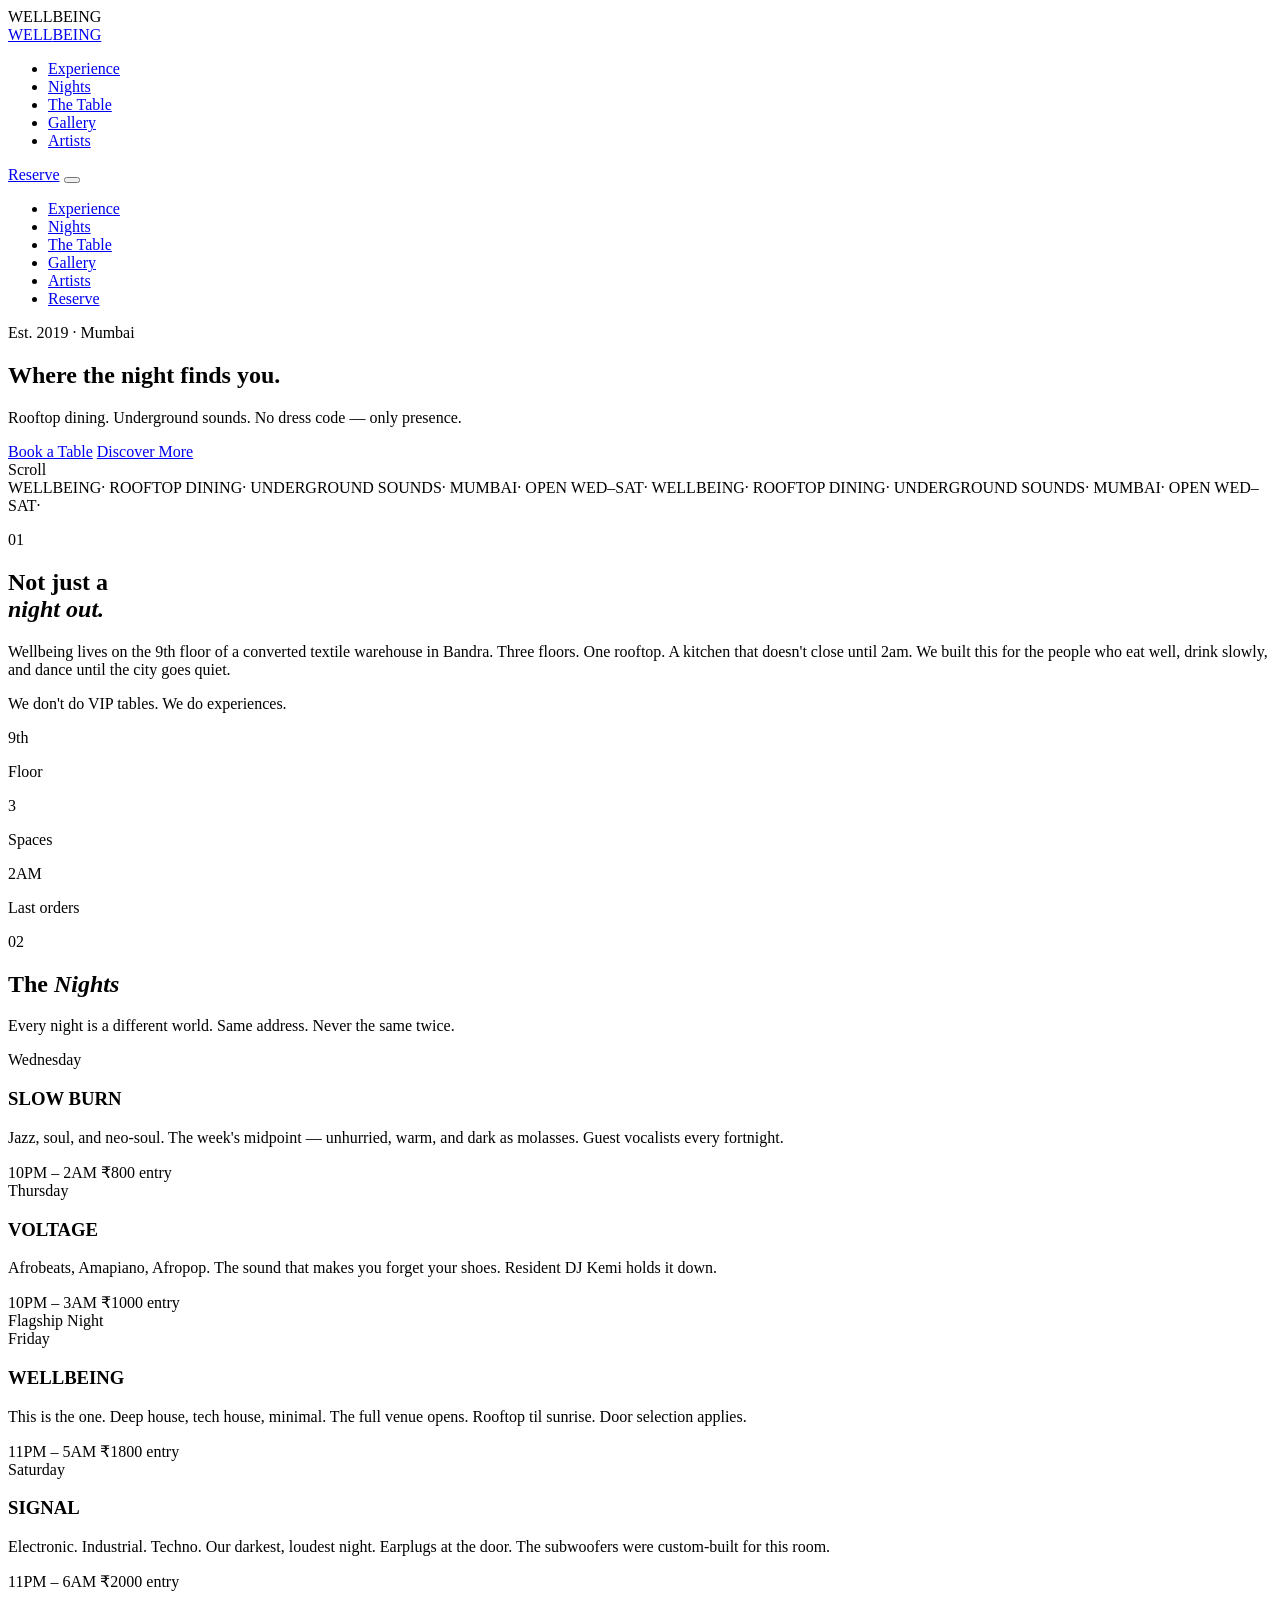
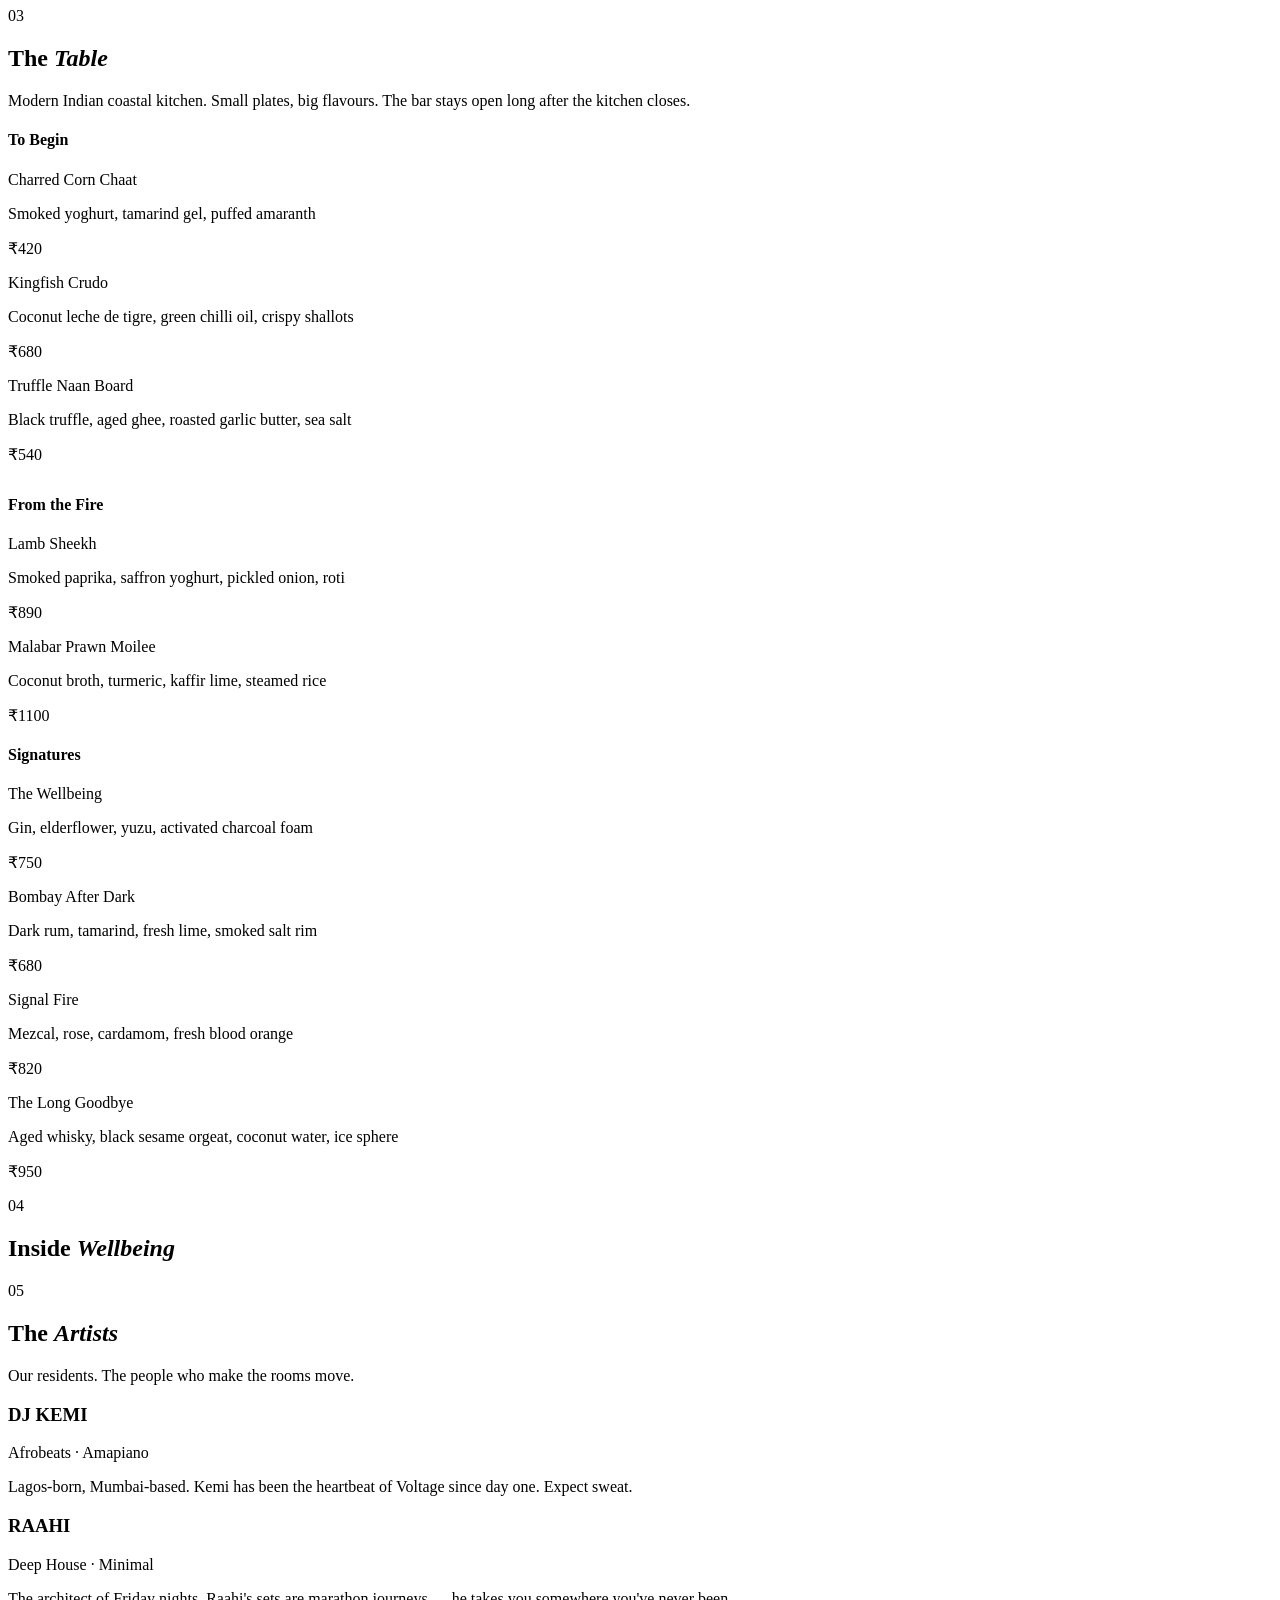
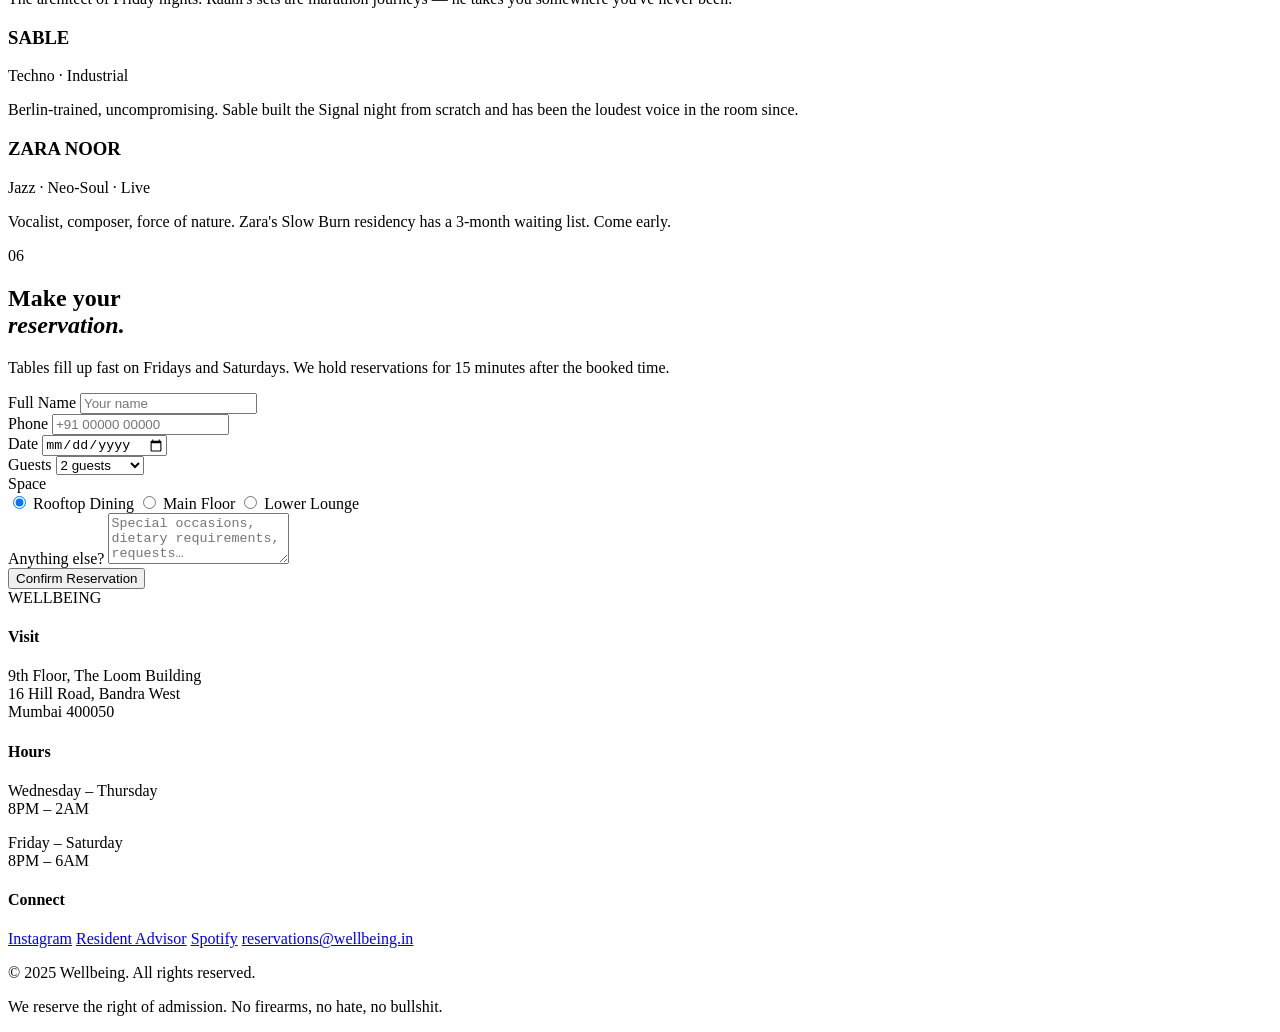
==== index.html @ 105a42be "feat: initial HTML structure — Wellbeing resto bar & club site" ====
<!DOCTYPE html>
<html lang="en">
<head>
  <meta charset="UTF-8">
  <meta name="viewport" content="width=device-width, initial-scale=1.0">
  <title>WELLBEING — Resto Bar & Club</title>
  <link rel="stylesheet" href="style.css">
  <link href="https://fonts.googleapis.com/css2?family=Cormorant+Garamond:ital,wght@0,300;0,400;0,500;0,600;1,300;1,400&family=Inter:wght@300;400;500;600&family=Space+Grotesk:wght@300;400;500;600;700&display=swap" rel="stylesheet">
</head>
<body>

  <!-- CURSOR -->
  <div id="cursor"></div>
  <div id="cursor-trail"></div>

  <!-- LOADER -->
  <div id="loader">
    <div class="loader-logo">WELL<span>BEING</span></div>
    <div class="loader-bar"><div class="loader-fill"></div></div>
  </div>

  <!-- NAV -->
  <nav id="nav">
    <a href="#" class="logo">WELL<span>BEING</span></a>
    <ul class="nav-links">
      <li><a href="#experience">Experience</a></li>
      <li><a href="#nights">Nights</a></li>
      <li><a href="#table">The Table</a></li>
      <li><a href="#gallery">Gallery</a></li>
      <li><a href="#artists">Artists</a></li>
    </ul>
    <a href="#reserve" class="nav-reserve">Reserve</a>
    <button class="hamburger" id="hamburger">
      <span></span><span></span>
    </button>
  </nav>

  <!-- MOBILE MENU -->
  <div class="mobile-overlay" id="mobileOverlay">
    <ul>
      <li><a href="#experience" onclick="closeMenu()">Experience</a></li>
      <li><a href="#nights" onclick="closeMenu()">Nights</a></li>
      <li><a href="#table" onclick="closeMenu()">The Table</a></li>
      <li><a href="#gallery" onclick="closeMenu()">Gallery</a></li>
      <li><a href="#artists" onclick="closeMenu()">Artists</a></li>
      <li><a href="#reserve" onclick="closeMenu()">Reserve</a></li>
    </ul>
  </div>

  <!-- HERO -->
  <section id="hero">
    <div class="hero-bg-img"></div>
    <div class="hero-overlay"></div>
    <div class="hero-content">
      <p class="hero-eyebrow">Est. 2019 · Mumbai</p>
      <h1 class="hero-title">
        <span class="line line-1">Where the</span>
        <span class="line line-2 italic">night</span>
        <span class="line line-3">finds you.</span>
      </h1>
      <p class="hero-sub">Rooftop dining. Underground sounds. No dress code — only presence.</p>
      <div class="hero-ctas">
        <a href="#reserve" class="cta-gold">Book a Table</a>
        <a href="#experience" class="cta-ghost">Discover More</a>
      </div>
    </div>
    <div class="hero-scroll-hint">
      <span>Scroll</span>
      <div class="scroll-line"></div>
    </div>
    <div class="hero-ticker">
      <div class="ticker-inner">
        <span>WELLBEING</span><span>·</span>
        <span>ROOFTOP DINING</span><span>·</span>
        <span>UNDERGROUND SOUNDS</span><span>·</span>
        <span>MUMBAI</span><span>·</span>
        <span>OPEN WED–SAT</span><span>·</span>
        <span>WELLBEING</span><span>·</span>
        <span>ROOFTOP DINING</span><span>·</span>
        <span>UNDERGROUND SOUNDS</span><span>·</span>
        <span>MUMBAI</span><span>·</span>
        <span>OPEN WED–SAT</span><span>·</span>
      </div>
    </div>
  </section>

  <!-- EXPERIENCE -->
  <section id="experience" class="section">
    <div class="exp-grid">
      <div class="exp-text">
        <p class="section-no">01</p>
        <h2 class="section-heading">Not just a<br><em>night out.</em></h2>
        <p class="body-text">Wellbeing lives on the 9th floor of a converted textile warehouse in Bandra. Three floors. One rooftop. A kitchen that doesn't close until 2am. We built this for the people who eat well, drink slowly, and dance until the city goes quiet.</p>
        <p class="body-text" style="margin-top:16px">We don't do VIP tables. We do experiences.</p>
        <div class="exp-stats">
          <div class="exp-stat"><span>9th</span><p>Floor</p></div>
          <div class="exp-stat"><span>3</span><p>Spaces</p></div>
          <div class="exp-stat"><span>2AM</span><p>Last orders</p></div>
        </div>
      </div>
      <div class="exp-img-col">
        <div class="exp-img exp-img-1"></div>
        <div class="exp-img exp-img-2"></div>
      </div>
    </div>
  </section>

  <!-- NIGHTS -->
  <section id="nights" class="section section-dark">
    <div class="container">
      <p class="section-no">02</p>
      <h2 class="section-heading">The <em>Nights</em></h2>
      <p class="section-sub">Every night is a different world. Same address. Never the same twice.</p>
      <div class="nights-grid">
        <div class="night-card" data-day="WED">
          <div class="night-img night-img-1"></div>
          <div class="night-info">
            <div class="night-day">Wednesday</div>
            <h3>SLOW BURN</h3>
            <p>Jazz, soul, and neo-soul. The week's midpoint — unhurried, warm, and dark as molasses. Guest vocalists every fortnight.</p>
            <div class="night-meta">
              <span>10PM – 2AM</span>
              <span>₹800 entry</span>
            </div>
          </div>
        </div>
        <div class="night-card" data-day="THU">
          <div class="night-img night-img-2"></div>
          <div class="night-info">
            <div class="night-day">Thursday</div>
            <h3>VOLTAGE</h3>
            <p>Afrobeats, Amapiano, Afropop. The sound that makes you forget your shoes. Resident DJ Kemi holds it down.</p>
            <div class="night-meta">
              <span>10PM – 3AM</span>
              <span>₹1000 entry</span>
            </div>
          </div>
        </div>
        <div class="night-card featured-night" data-day="FRI">
          <div class="night-img night-img-3"></div>
          <div class="night-info">
            <div class="night-tag">Flagship Night</div>
            <div class="night-day">Friday</div>
            <h3>WELLBEING</h3>
            <p>This is the one. Deep house, tech house, minimal. The full venue opens. Rooftop til sunrise. Door selection applies.</p>
            <div class="night-meta">
              <span>11PM – 5AM</span>
              <span>₹1800 entry</span>
            </div>
          </div>
        </div>
        <div class="night-card" data-day="SAT">
          <div class="night-img night-img-4"></div>
          <div class="night-info">
            <div class="night-day">Saturday</div>
            <h3>SIGNAL</h3>
            <p>Electronic. Industrial. Techno. Our darkest, loudest night. Earplugs at the door. The subwoofers were custom-built for this room.</p>
            <div class="night-meta">
              <span>11PM – 6AM</span>
              <span>₹2000 entry</span>
            </div>
          </div>
        </div>
      </div>
    </div>
  </section>

  <!-- THE TABLE -->
  <section id="table" class="section">
    <div class="container">
      <p class="section-no">03</p>
      <h2 class="section-heading">The <em>Table</em></h2>
      <p class="section-sub">Modern Indian coastal kitchen. Small plates, big flavours. The bar stays open long after the kitchen closes.</p>
      <div class="table-layout">
        <div class="menu-col">
          <h4 class="menu-category">To Begin</h4>
          <div class="menu-item">
            <div>
              <p class="dish-name">Charred Corn Chaat</p>
              <p class="dish-desc">Smoked yoghurt, tamarind gel, puffed amaranth</p>
            </div>
            <span class="dish-price">₹420</span>
          </div>
          <div class="menu-item">
            <div>
              <p class="dish-name">Kingfish Crudo</p>
              <p class="dish-desc">Coconut leche de tigre, green chilli oil, crispy shallots</p>
            </div>
            <span class="dish-price">₹680</span>
          </div>
          <div class="menu-item">
            <div>
              <p class="dish-name">Truffle Naan Board</p>
              <p class="dish-desc">Black truffle, aged ghee, roasted garlic butter, sea salt</p>
            </div>
            <span class="dish-price">₹540</span>
          </div>
          <h4 class="menu-category" style="margin-top:32px">From the Fire</h4>
          <div class="menu-item">
            <div>
              <p class="dish-name">Lamb Sheekh</p>
              <p class="dish-desc">Smoked paprika, saffron yoghurt, pickled onion, roti</p>
            </div>
            <span class="dish-price">₹890</span>
          </div>
          <div class="menu-item">
            <div>
              <p class="dish-name">Malabar Prawn Moilee</p>
              <p class="dish-desc">Coconut broth, turmeric, kaffir lime, steamed rice</p>
            </div>
            <span class="dish-price">₹1100</span>
          </div>
        </div>
        <div class="bar-col">
          <div class="bar-img"></div>
          <h4 class="menu-category">Signatures</h4>
          <div class="cocktail-item">
            <p class="dish-name">The Wellbeing</p>
            <p class="dish-desc">Gin, elderflower, yuzu, activated charcoal foam</p>
            <span class="dish-price">₹750</span>
          </div>
          <div class="cocktail-item">
            <p class="dish-name">Bombay After Dark</p>
            <p class="dish-desc">Dark rum, tamarind, fresh lime, smoked salt rim</p>
            <span class="dish-price">₹680</span>
          </div>
          <div class="cocktail-item">
            <p class="dish-name">Signal Fire</p>
            <p class="dish-desc">Mezcal, rose, cardamom, fresh blood orange</p>
            <span class="dish-price">₹820</span>
          </div>
          <div class="cocktail-item">
            <p class="dish-name">The Long Goodbye</p>
            <p class="dish-desc">Aged whisky, black sesame orgeat, coconut water, ice sphere</p>
            <span class="dish-price">₹950</span>
          </div>
        </div>
      </div>
    </div>
  </section>

  <!-- GALLERY -->
  <section id="gallery" class="section section-dark">
    <div class="container">
      <p class="section-no">04</p>
      <h2 class="section-heading">Inside <em>Wellbeing</em></h2>
    </div>
    <div class="gallery-strip">
      <div class="gallery-item g1"></div>
      <div class="gallery-item g2"></div>
      <div class="gallery-item g3"></div>
      <div class="gallery-item g4"></div>
      <div class="gallery-item g5"></div>
      <div class="gallery-item g6"></div>
    </div>
  </section>

  <!-- ARTISTS -->
  <section id="artists" class="section">
    <div class="container">
      <p class="section-no">05</p>
      <h2 class="section-heading">The <em>Artists</em></h2>
      <p class="section-sub">Our residents. The people who make the rooms move.</p>
      <div class="artists-grid">
        <div class="artist-card">
          <div class="artist-img artist-img-1"></div>
          <div class="artist-info">
            <h3>DJ KEMI</h3>
            <p class="artist-genre">Afrobeats · Amapiano</p>
            <p>Lagos-born, Mumbai-based. Kemi has been the heartbeat of Voltage since day one. Expect sweat.</p>
          </div>
        </div>
        <div class="artist-card">
          <div class="artist-img artist-img-2"></div>
          <div class="artist-info">
            <h3>RAAHI</h3>
            <p class="artist-genre">Deep House · Minimal</p>
            <p>The architect of Friday nights. Raahi's sets are marathon journeys — he takes you somewhere you've never been.</p>
          </div>
        </div>
        <div class="artist-card">
          <div class="artist-img artist-img-3"></div>
          <div class="artist-info">
            <h3>SABLE</h3>
            <p class="artist-genre">Techno · Industrial</p>
            <p>Berlin-trained, uncompromising. Sable built the Signal night from scratch and has been the loudest voice in the room since.</p>
          </div>
        </div>
        <div class="artist-card">
          <div class="artist-img artist-img-4"></div>
          <div class="artist-info">
            <h3>ZARA NOOR</h3>
            <p class="artist-genre">Jazz · Neo-Soul · Live</p>
            <p>Vocalist, composer, force of nature. Zara's Slow Burn residency has a 3-month waiting list. Come early.</p>
          </div>
        </div>
      </div>
    </div>
  </section>

  <!-- RESERVE -->
  <section id="reserve" class="section section-reserve">
    <div class="container reserve-container">
      <p class="section-no light">06</p>
      <h2 class="section-heading light">Make your<br><em>reservation.</em></h2>
      <p class="section-sub light">Tables fill up fast on Fridays and Saturdays. We hold reservations for 15 minutes after the booked time.</p>
      <form class="reserve-form" onsubmit="handleReserve(event)">
        <div class="form-row">
          <div class="form-field">
            <label>Full Name</label>
            <input type="text" placeholder="Your name" required>
          </div>
          <div class="form-field">
            <label>Phone</label>
            <input type="tel" placeholder="+91 00000 00000" required>
          </div>
        </div>
        <div class="form-row">
          <div class="form-field">
            <label>Date</label>
            <input type="date" required>
          </div>
          <div class="form-field">
            <label>Guests</label>
            <select>
              <option>2 guests</option>
              <option>3–4 guests</option>
              <option>5–6 guests</option>
              <option>7+ guests</option>
            </select>
          </div>
        </div>
        <div class="form-field">
          <label>Space</label>
          <div class="space-options">
            <label class="space-opt"><input type="radio" name="space" value="rooftop" checked> Rooftop Dining</label>
            <label class="space-opt"><input type="radio" name="space" value="main"> Main Floor</label>
            <label class="space-opt"><input type="radio" name="space" value="lounge"> Lower Lounge</label>
          </div>
        </div>
        <div class="form-field">
          <label>Anything else?</label>
          <textarea placeholder="Special occasions, dietary requirements, requests…" rows="3"></textarea>
        </div>
        <button type="submit" class="cta-gold">Confirm Reservation</button>
      </form>
      <div id="reserve-success" style="display:none" class="reserve-success">
        <p>✦ We have your table. See you soon.</p>
      </div>
    </div>
  </section>

  <!-- FOOTER -->
  <footer id="footer">
    <div class="footer-top">
      <div class="footer-logo">WELL<span>BEING</span></div>
      <div class="footer-cols">
        <div class="footer-col">
          <h4>Visit</h4>
          <p>9th Floor, The Loom Building<br>16 Hill Road, Bandra West<br>Mumbai 400050</p>
        </div>
        <div class="footer-col">
          <h4>Hours</h4>
          <p>Wednesday – Thursday<br>8PM – 2AM</p>
          <p style="margin-top:8px">Friday – Saturday<br>8PM – 6AM</p>
        </div>
        <div class="footer-col">
          <h4>Connect</h4>
          <a href="#">Instagram</a>
          <a href="#">Resident Advisor</a>
          <a href="#">Spotify</a>
          <a href="#">reservations@wellbeing.in</a>
        </div>
      </div>
    </div>
    <div class="footer-bottom">
      <p>© 2025 Wellbeing. All rights reserved.</p>
      <p class="footer-note">We reserve the right of admission. No firearms, no hate, no bullshit.</p>
    </div>
  </footer>

  <script src="script.js"></script>
</body>
</html>
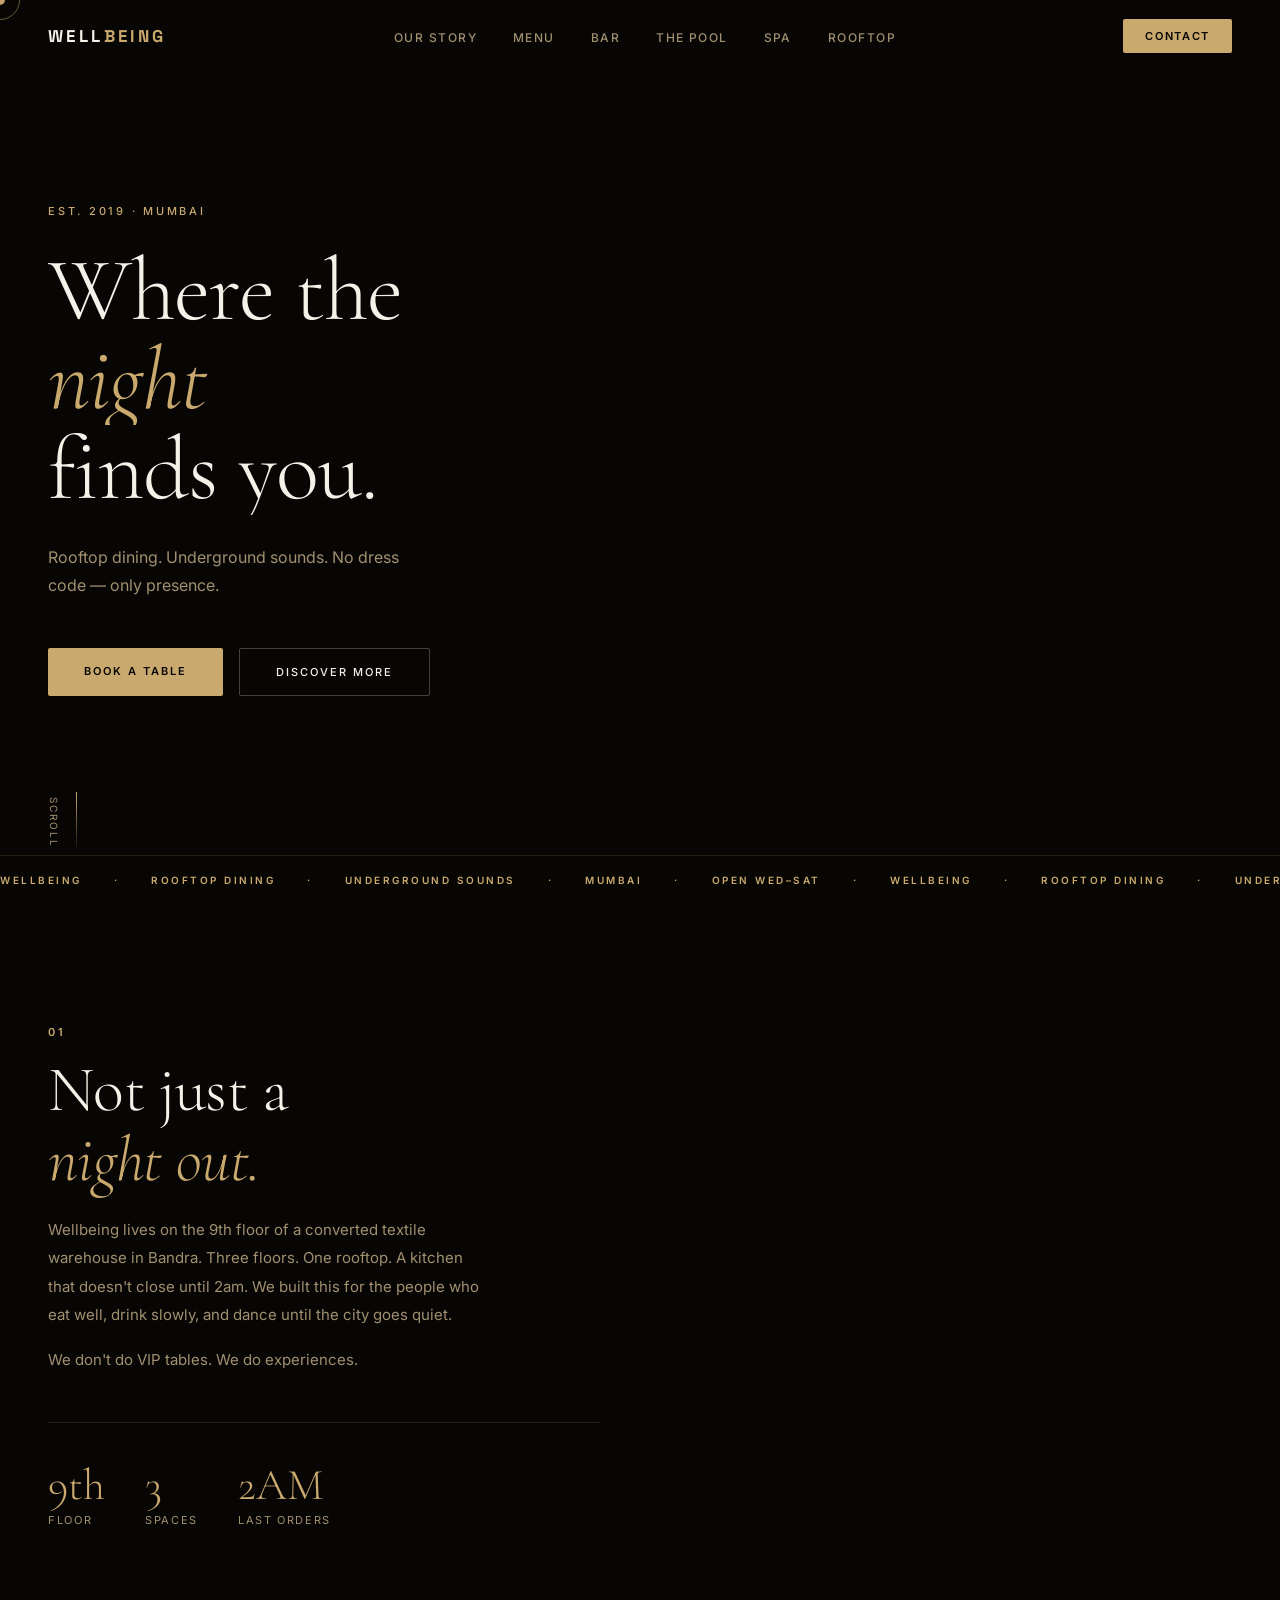
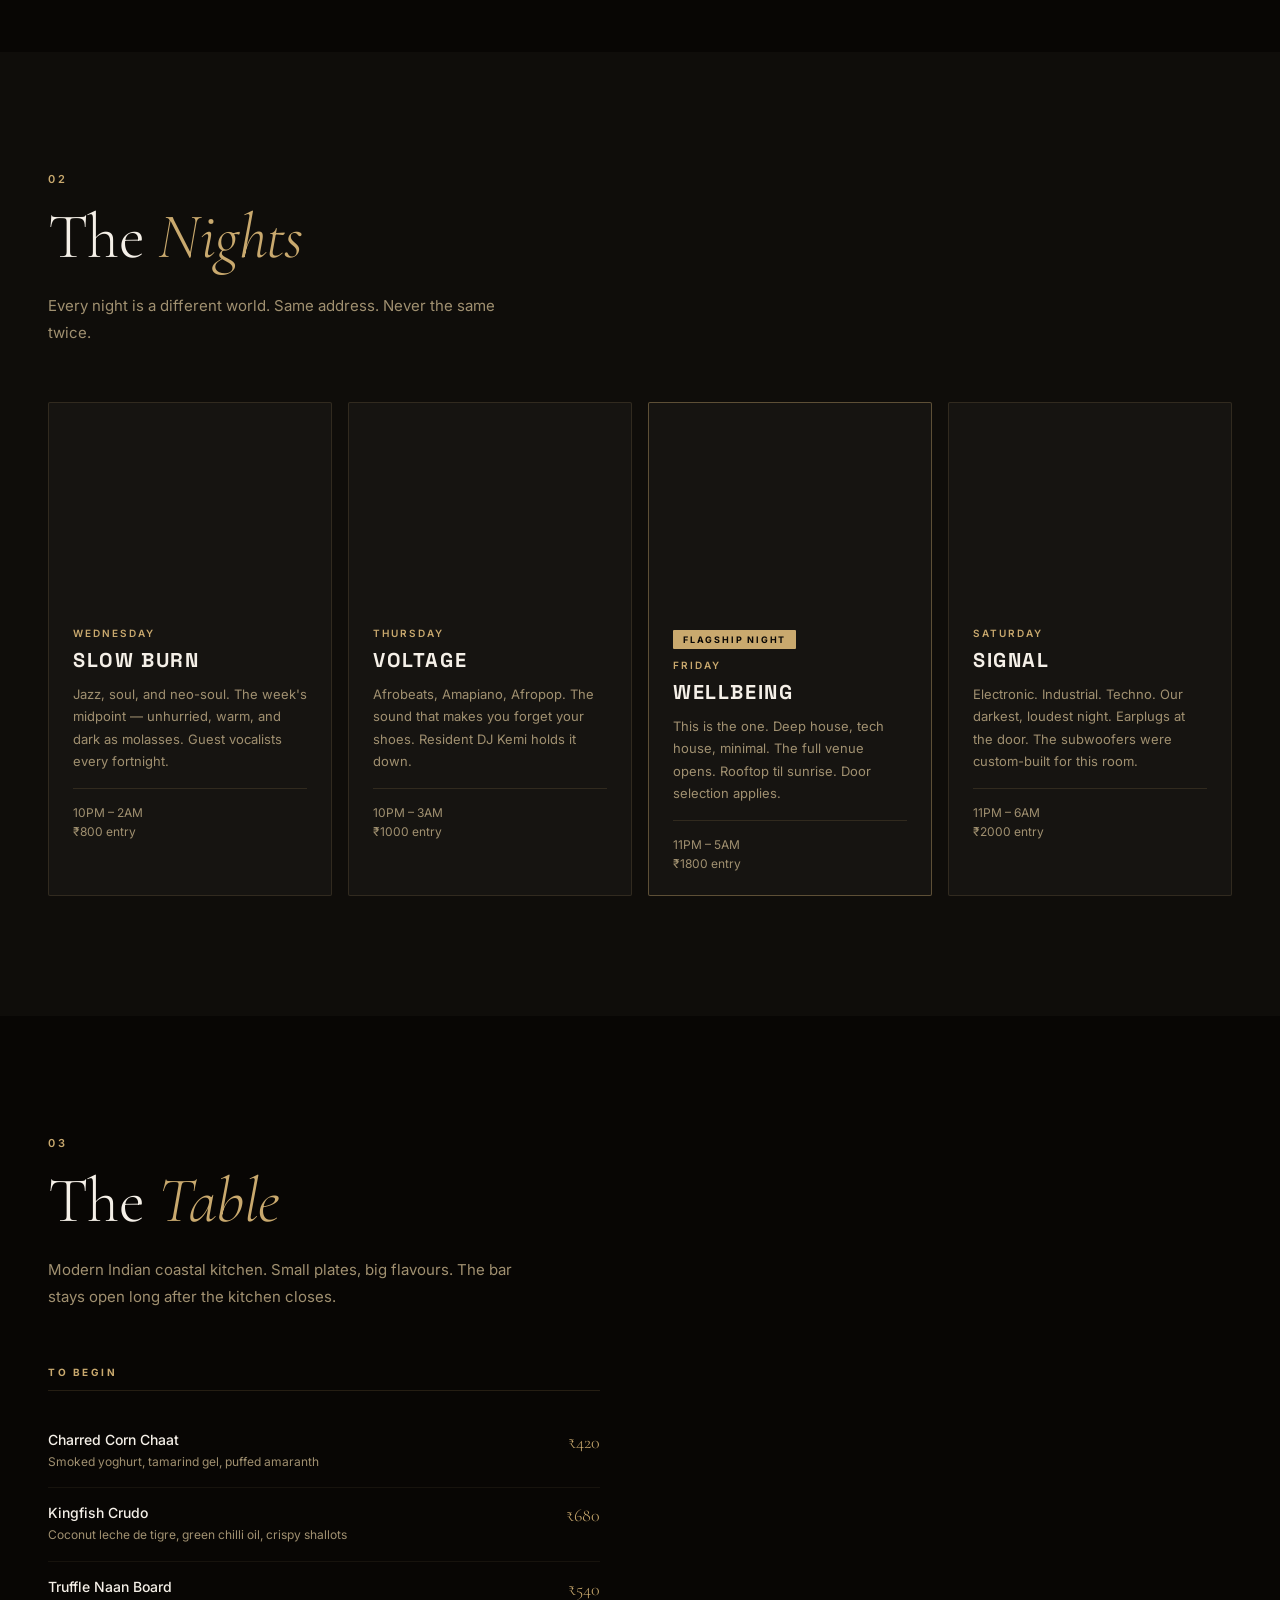
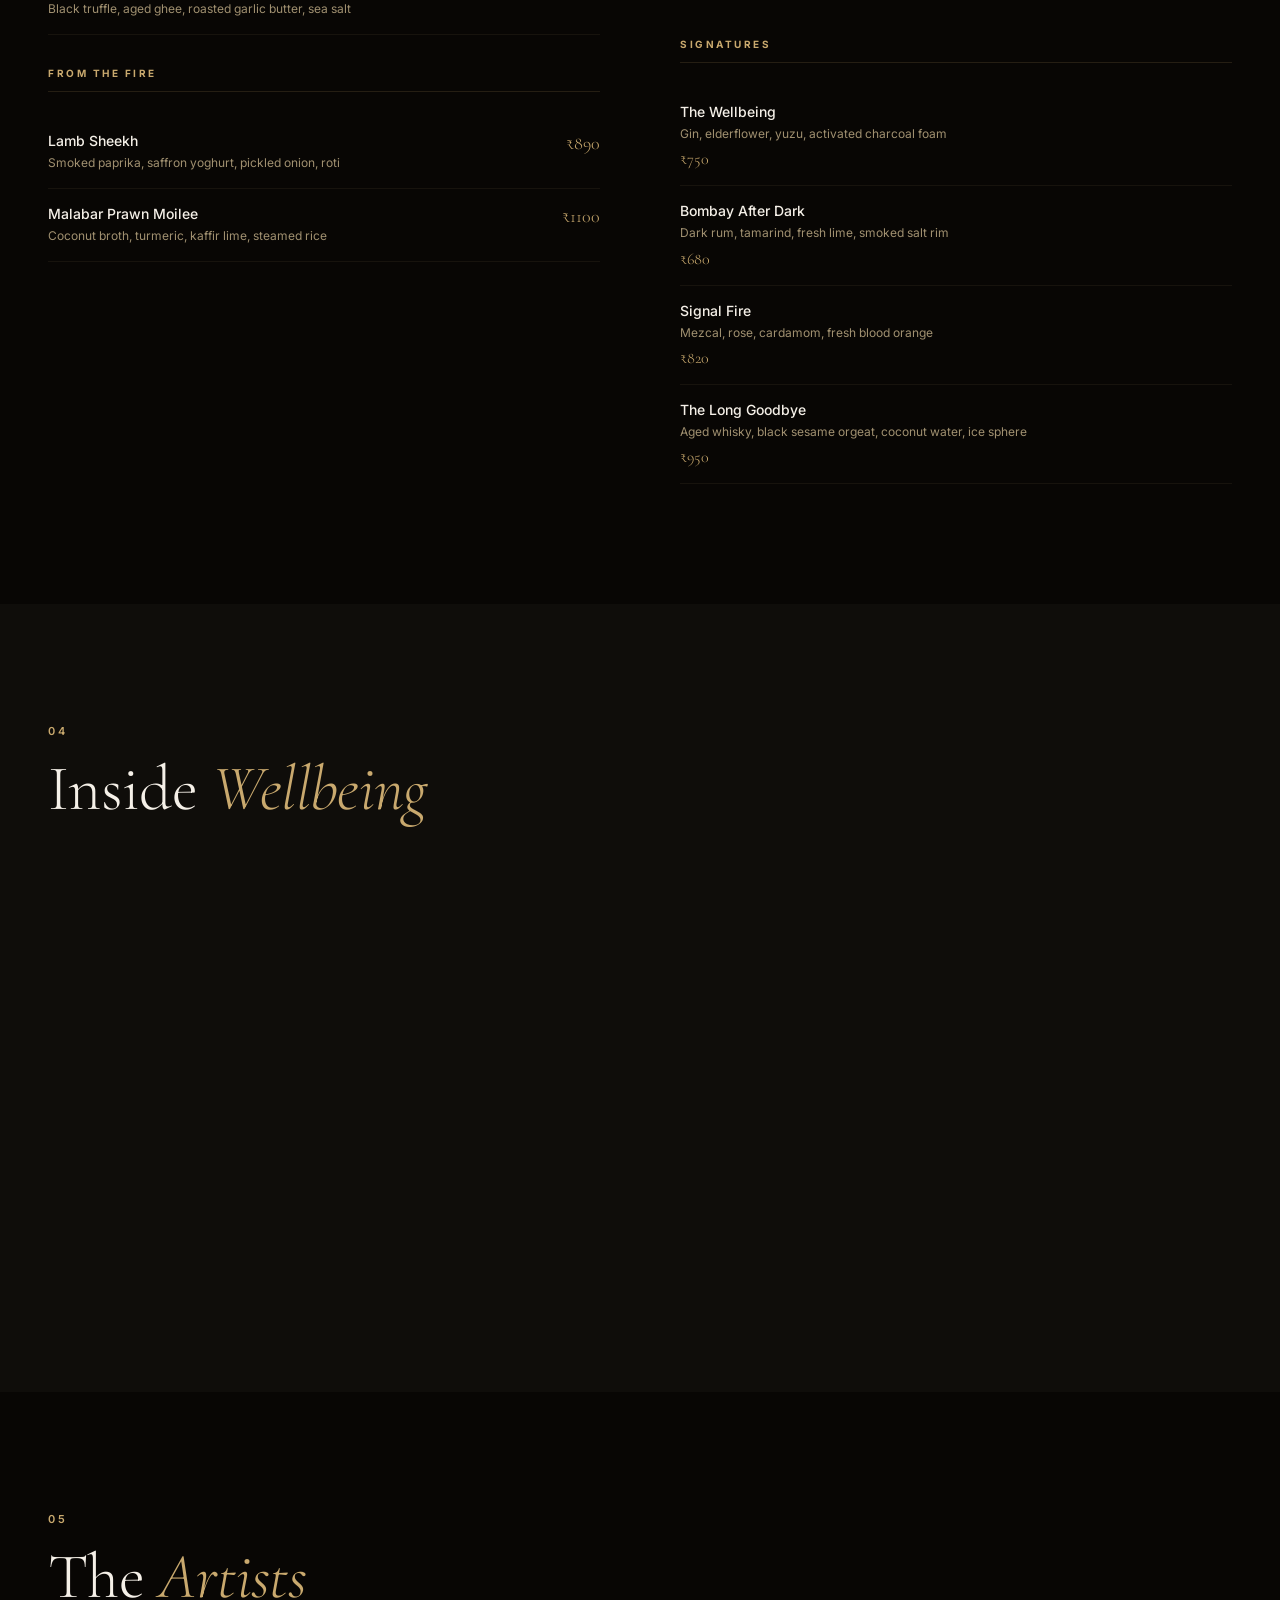
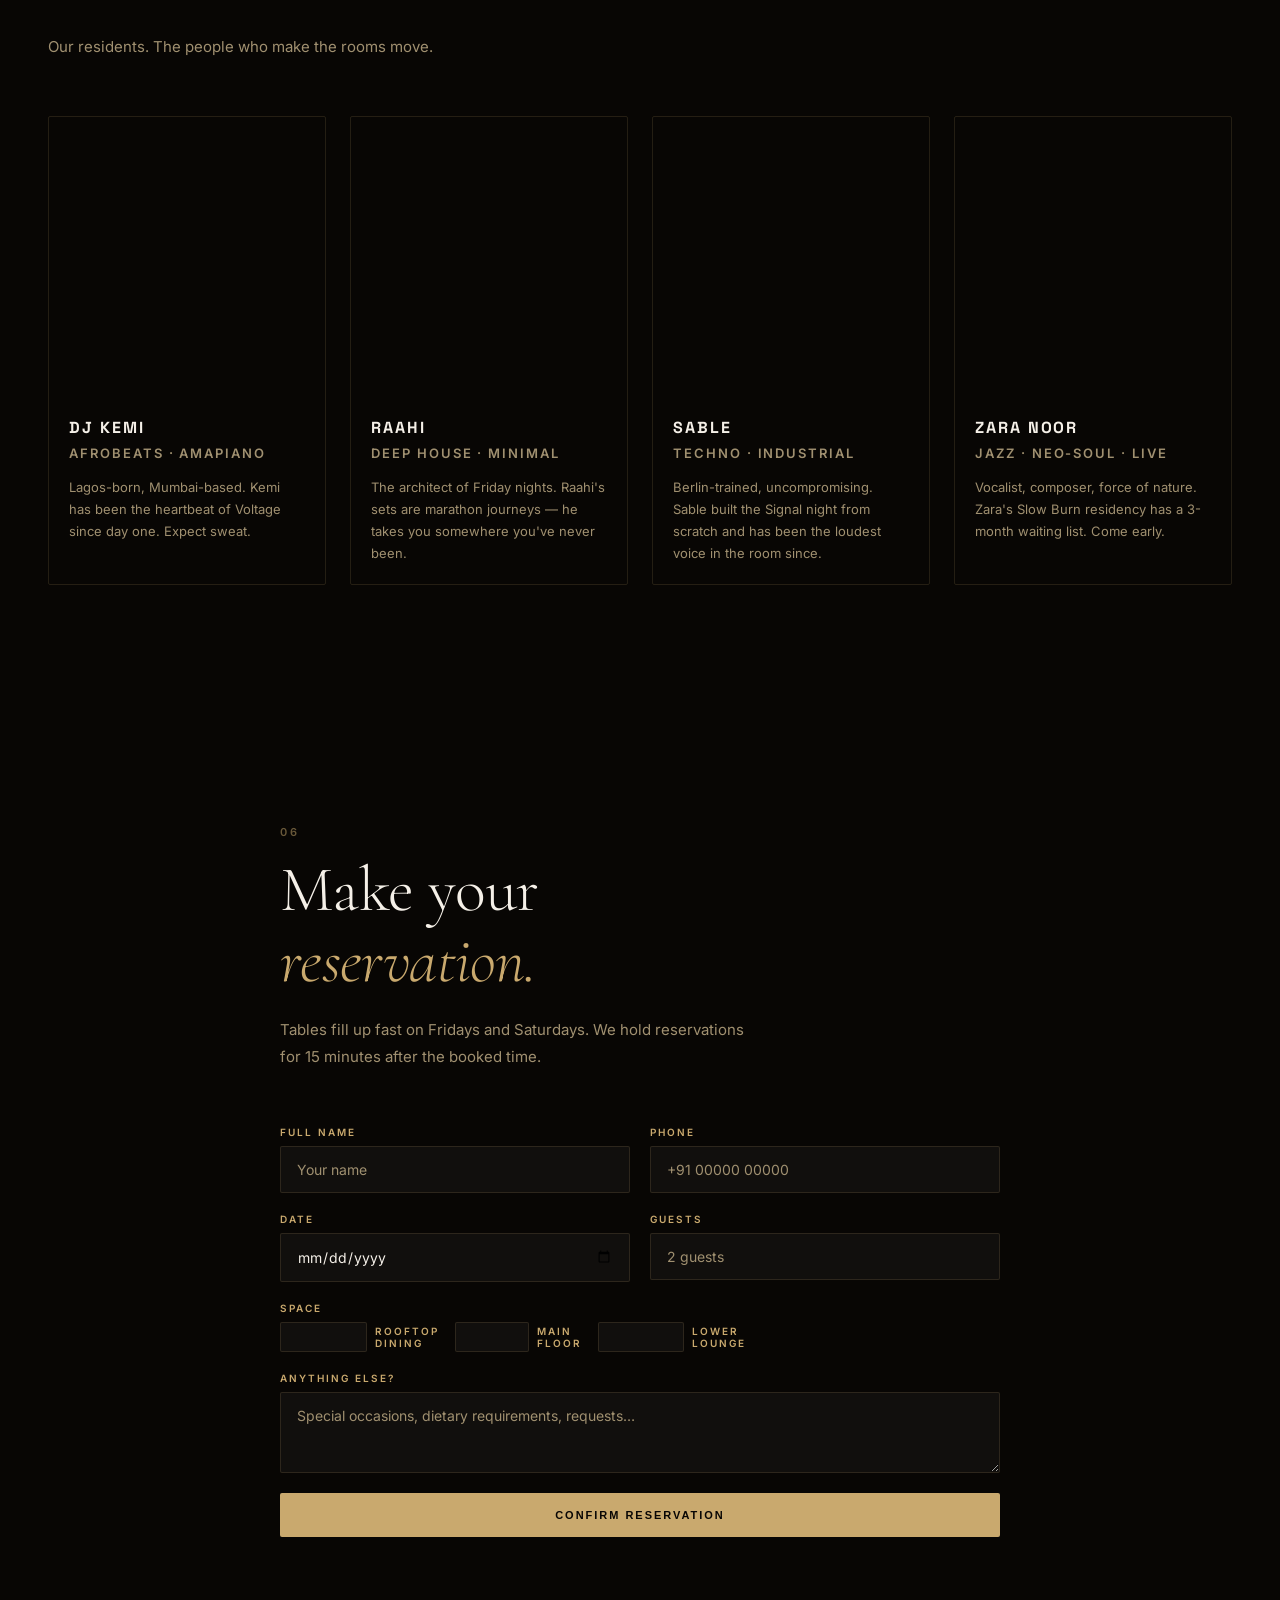
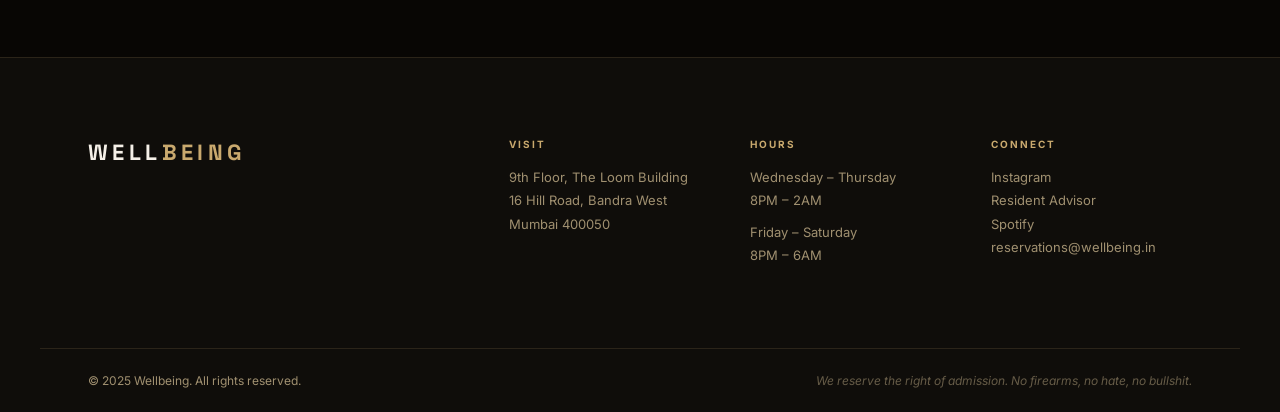
==== commit 37896709: "fix: connect all pages with consistent navigation" ====
--- a/index.html
+++ b/index.html
@@ -21,15 +21,16 @@
 
   <!-- NAV -->
   <nav id="nav">
-    <a href="#" class="logo">WELL<span>BEING</span></a>
+    <a href="index.html" class="logo">WELL<span>BEING</span></a>
     <ul class="nav-links">
-      <li><a href="#experience">Experience</a></li>
-      <li><a href="#nights">Nights</a></li>
-      <li><a href="#table">The Table</a></li>
-      <li><a href="#gallery">Gallery</a></li>
-      <li><a href="#artists">Artists</a></li>
+      <li><a href="about.html">Our Story</a></li>
+      <li><a href="menu.html">Menu</a></li>
+      <li><a href="cocktails.html">Bar</a></li>
+      <li><a href="pool.html">The Pool</a></li>
+      <li><a href="spa.html">Spa</a></li>
+      <li><a href="rooftop.html">Rooftop</a></li>
     </ul>
-    <a href="#reserve" class="nav-reserve">Reserve</a>
+    <a href="contact.html" class="nav-reserve">Contact</a>
     <button class="hamburger" id="hamburger">
       <span></span><span></span>
     </button>
@@ -38,12 +39,17 @@
   <!-- MOBILE MENU -->
   <div class="mobile-overlay" id="mobileOverlay">
     <ul>
-      <li><a href="#experience" onclick="closeMenu()">Experience</a></li>
-      <li><a href="#nights" onclick="closeMenu()">Nights</a></li>
-      <li><a href="#table" onclick="closeMenu()">The Table</a></li>
-      <li><a href="#gallery" onclick="closeMenu()">Gallery</a></li>
-      <li><a href="#artists" onclick="closeMenu()">Artists</a></li>
-      <li><a href="#reserve" onclick="closeMenu()">Reserve</a></li>
+      <li><a href="about.html" onclick="closeMenu()">Our Story</a></li>
+      <li><a href="menu.html" onclick="closeMenu()">Menu</a></li>
+      <li><a href="cocktails.html" onclick="closeMenu()">Bar</a></li>
+      <li><a href="pool.html" onclick="closeMenu()">The Pool</a></li>
+      <li><a href="spa.html" onclick="closeMenu()">Spa</a></li>
+      <li><a href="rooftop.html" onclick="closeMenu()">Rooftop</a></li>
+      <li><a href="artists.html" onclick="closeMenu()">Artists</a></li>
+      <li><a href="membership.html" onclick="closeMenu()">Membership</a></li>
+      <li><a href="private-events.html" onclick="closeMenu()">Private Events</a></li>
+      <li><a href="faq.html" onclick="closeMenu()">FAQ</a></li>
+      <li><a href="contact.html" onclick="closeMenu()">Contact</a></li>
     </ul>
   </div>
 
--- a/style.css
+++ b/style.css
@@ -0,0 +1,751 @@
+/* ═══════════════════════════════════════════════
+   WELLBEING — Design System
+   Gold × Black × Cream
+═══════════════════════════════════════════════ */
+
+:root {
+  --black:    #080604;
+  --black2:   #0f0d0a;
+  --gold:     #c9a96e;
+  --gold2:    #e8c97a;
+  --gold-dim: #6b5228;
+  --cream:    #f5f0e8;
+  --warm:     #a09070;
+  --border:   rgba(201,169,110,0.15);
+  --card:     rgba(255,255,255,0.03);
+}
+
+*,*::before,*::after { margin:0; padding:0; box-sizing:border-box; }
+
+html {
+  scroll-behavior: smooth;
+  scrollbar-width: none;
+  font-size: 16px;
+}
+html::-webkit-scrollbar { display: none; }
+
+body {
+  font-family: 'Inter', sans-serif;
+  background: var(--black);
+  color: var(--cream);
+  overflow-x: hidden;
+  cursor: none;
+}
+
+/* ── CURSOR ────────────────────────────────── */
+#cursor {
+  position: fixed;
+  width: 10px; height: 10px;
+  background: var(--gold);
+  border-radius: 50%;
+  pointer-events: none;
+  z-index: 9999;
+  transform: translate(-50%,-50%);
+  transition: width 0.2s, height 0.2s, background 0.2s;
+  mix-blend-mode: difference;
+}
+#cursor-trail {
+  position: fixed;
+  width: 40px; height: 40px;
+  border: 1px solid rgba(201,169,110,0.5);
+  border-radius: 50%;
+  pointer-events: none;
+  z-index: 9998;
+  transform: translate(-50%,-50%);
+}
+body.cursor-hover #cursor { width: 60px; height: 60px; background: rgba(201,169,110,0.2); }
+@media (pointer: coarse) { #cursor,#cursor-trail { display:none; } body { cursor: auto; } }
+
+/* ── LOADER ────────────────────────────────── */
+#loader {
+  position: fixed; inset: 0;
+  background: var(--black);
+  z-index: 10000;
+  display: flex;
+  flex-direction: column;
+  align-items: center;
+  justify-content: center;
+  gap: 32px;
+  transition: opacity 0.6s ease, visibility 0.6s ease;
+}
+#loader.hidden { opacity: 0; visibility: hidden; }
+.loader-logo {
+  font-family: 'Space Grotesk', sans-serif;
+  font-size: 28px;
+  font-weight: 600;
+  letter-spacing: 0.25em;
+  color: var(--cream);
+}
+.loader-logo span { color: var(--gold); }
+.loader-bar {
+  width: 180px; height: 1px;
+  background: rgba(201,169,110,0.2);
+  overflow: hidden;
+}
+.loader-fill {
+  height: 100%;
+  background: var(--gold);
+  width: 0;
+  animation: loadFill 1.4s ease forwards;
+}
+@keyframes loadFill { to { width: 100%; } }
+
+/* ── NAV ───────────────────────────────────── */
+#nav {
+  position: fixed;
+  top: 0; left: 0; right: 0;
+  z-index: 100;
+  display: flex;
+  align-items: center;
+  justify-content: space-between;
+  padding: 0 48px;
+  height: 72px;
+  transition: background 0.4s, border-color 0.4s;
+}
+#nav.scrolled {
+  background: rgba(8,6,4,0.96);
+  backdrop-filter: blur(12px);
+  border-bottom: 1px solid var(--border);
+}
+.logo {
+  font-family: 'Space Grotesk', sans-serif;
+  font-size: 17px;
+  font-weight: 700;
+  letter-spacing: 0.2em;
+  color: var(--cream);
+  text-decoration: none;
+}
+.logo span { color: var(--gold); }
+.nav-links {
+  display: flex;
+  list-style: none;
+  gap: 36px;
+}
+.nav-links a {
+  font-size: 12px;
+  font-weight: 500;
+  letter-spacing: 0.12em;
+  text-transform: uppercase;
+  color: var(--warm);
+  text-decoration: none;
+  transition: color 0.2s;
+}
+.nav-links a:hover { color: var(--cream); }
+.nav-reserve {
+  font-size: 11px;
+  font-weight: 600;
+  letter-spacing: 0.15em;
+  text-transform: uppercase;
+  color: var(--black);
+  background: var(--gold);
+  padding: 10px 22px;
+  border-radius: 2px;
+  text-decoration: none;
+  transition: background 0.2s;
+}
+.nav-reserve:hover { background: var(--gold2); }
+.hamburger {
+  display: none;
+  flex-direction: column;
+  gap: 6px;
+  background: none;
+  border: none;
+  cursor: pointer;
+  padding: 4px;
+}
+.hamburger span {
+  display: block;
+  width: 24px; height: 1px;
+  background: var(--cream);
+  transition: all 0.3s;
+}
+.hamburger.open span:nth-child(1) { transform: rotate(45deg) translate(5px,5px); }
+.hamburger.open span:nth-child(2) { transform: rotate(-45deg) translate(5px,-5px); }
+
+/* ── MOBILE OVERLAY ────────────────────────── */
+.mobile-overlay {
+  position: fixed;
+  inset: 0;
+  background: var(--black);
+  z-index: 99;
+  display: flex;
+  align-items: center;
+  justify-content: center;
+  opacity: 0;
+  visibility: hidden;
+  transition: opacity 0.4s, visibility 0.4s;
+}
+.mobile-overlay.open { opacity: 1; visibility: visible; }
+.mobile-overlay ul { list-style: none; text-align: center; }
+.mobile-overlay li { margin-bottom: 32px; }
+.mobile-overlay a {
+  font-family: 'Cormorant Garamond', serif;
+  font-size: 40px;
+  font-weight: 300;
+  color: var(--cream);
+  text-decoration: none;
+  letter-spacing: 0.05em;
+  transition: color 0.2s;
+}
+.mobile-overlay a:hover { color: var(--gold); }
+
+/* ── HERO ──────────────────────────────────── */
+#hero {
+  position: relative;
+  min-height: 100vh;
+  display: flex;
+  align-items: center;
+  justify-content: flex-start;
+  padding: 0 48px;
+  overflow: hidden;
+}
+.hero-bg-img {
+  position: absolute;
+  inset: 0;
+  background-image: url('https://images.unsplash.com/photo-1514525253161-7a46d19cd819?w=1920&q=85&auto=format&fit=crop');
+  background-size: cover;
+  background-position: center 30%;
+  transform: scale(1.05);
+  transition: transform 8s ease;
+}
+.hero-bg-img.loaded { transform: scale(1); }
+.hero-overlay {
+  position: absolute;
+  inset: 0;
+  background: linear-gradient(
+    105deg,
+    rgba(8,6,4,0.92) 0%,
+    rgba(8,6,4,0.65) 55%,
+    rgba(8,6,4,0.2) 100%
+  );
+}
+.hero-content {
+  position: relative;
+  z-index: 2;
+  max-width: 640px;
+}
+.hero-eyebrow {
+  font-size: 11px;
+  font-weight: 500;
+  letter-spacing: 0.25em;
+  text-transform: uppercase;
+  color: var(--gold);
+  margin-bottom: 28px;
+}
+.hero-title {
+  font-family: 'Cormorant Garamond', serif;
+  font-size: clamp(56px, 7vw, 100px);
+  font-weight: 300;
+  line-height: 1.0;
+  letter-spacing: -0.01em;
+  margin-bottom: 28px;
+}
+.hero-title .line { display: block; overflow: hidden; }
+.hero-title .line > span { display: block; }
+.italic { font-style: italic; color: var(--gold); }
+.hero-sub {
+  font-size: 16px;
+  color: var(--warm);
+  max-width: 380px;
+  line-height: 1.8;
+  margin-bottom: 48px;
+}
+.hero-ctas { display: flex; gap: 16px; flex-wrap: wrap; }
+.cta-gold {
+  font-size: 11px;
+  font-weight: 600;
+  letter-spacing: 0.18em;
+  text-transform: uppercase;
+  color: var(--black);
+  background: var(--gold);
+  padding: 16px 36px;
+  border: none;
+  border-radius: 2px;
+  text-decoration: none;
+  cursor: pointer;
+  transition: background 0.2s, transform 0.2s;
+  display: inline-block;
+}
+.cta-gold:hover { background: var(--gold2); transform: translateY(-2px); }
+.cta-ghost {
+  font-size: 11px;
+  font-weight: 500;
+  letter-spacing: 0.18em;
+  text-transform: uppercase;
+  color: var(--cream);
+  background: transparent;
+  padding: 16px 36px;
+  border: 1px solid rgba(245,240,232,0.25);
+  border-radius: 2px;
+  text-decoration: none;
+  transition: border-color 0.2s;
+  display: inline-block;
+}
+.cta-ghost:hover { border-color: rgba(245,240,232,0.6); }
+
+/* SCROLL HINT */
+.hero-scroll-hint {
+  position: absolute;
+  bottom: 48px;
+  left: 48px;
+  z-index: 2;
+  display: flex;
+  align-items: center;
+  gap: 16px;
+}
+.hero-scroll-hint span {
+  font-size: 10px;
+  letter-spacing: 0.2em;
+  text-transform: uppercase;
+  color: var(--warm);
+  writing-mode: vertical-rl;
+}
+.scroll-line {
+  width: 1px;
+  height: 60px;
+  background: linear-gradient(to bottom, var(--gold), transparent);
+  animation: scrollPulse 2s ease infinite;
+}
+@keyframes scrollPulse { 0%,100% { opacity: 0.4; } 50% { opacity: 1; } }
+
+/* TICKER */
+.hero-ticker {
+  position: absolute;
+  bottom: 0; left: 0; right: 0;
+  z-index: 2;
+  overflow: hidden;
+  border-top: 1px solid var(--border);
+  background: rgba(8,6,4,0.7);
+  padding: 12px 0;
+}
+.ticker-inner {
+  display: inline-flex;
+  gap: 32px;
+  white-space: nowrap;
+  animation: ticker 22s linear infinite;
+  font-size: 10px;
+  font-weight: 600;
+  letter-spacing: 0.25em;
+  text-transform: uppercase;
+  color: var(--gold);
+}
+@keyframes ticker { from { transform: translateX(0); } to { transform: translateX(-50%); } }
+
+/* ── SECTIONS ──────────────────────────────── */
+.section { padding: 120px 48px; }
+.section-dark { background: var(--black2); }
+.container { max-width: 1200px; margin: 0 auto; }
+
+.section-no {
+  font-size: 11px;
+  font-weight: 600;
+  letter-spacing: 0.25em;
+  color: var(--gold);
+  margin-bottom: 16px;
+}
+.section-heading {
+  font-family: 'Cormorant Garamond', serif;
+  font-size: clamp(40px, 5vw, 68px);
+  font-weight: 300;
+  line-height: 1.1;
+  letter-spacing: -0.01em;
+  margin-bottom: 20px;
+}
+.section-heading em { font-style: italic; color: var(--gold); }
+.section-sub {
+  font-size: 15px;
+  color: var(--warm);
+  max-width: 480px;
+  line-height: 1.8;
+  margin-bottom: 56px;
+}
+.body-text {
+  font-size: 15px;
+  color: var(--warm);
+  line-height: 1.9;
+  max-width: 440px;
+}
+
+/* ── EXPERIENCE ────────────────────────────── */
+.exp-grid {
+  max-width: 1200px;
+  margin: 0 auto;
+  display: grid;
+  grid-template-columns: 1fr 1fr;
+  gap: 80px;
+  align-items: center;
+}
+.exp-stats {
+  display: flex;
+  gap: 40px;
+  margin-top: 48px;
+  padding-top: 40px;
+  border-top: 1px solid var(--border);
+}
+.exp-stat span {
+  display: block;
+  font-family: 'Cormorant Garamond', serif;
+  font-size: 44px;
+  font-weight: 300;
+  color: var(--gold);
+  line-height: 1;
+  margin-bottom: 6px;
+}
+.exp-stat p { font-size: 11px; letter-spacing: 0.15em; text-transform: uppercase; color: var(--warm); }
+.exp-img-col {
+  display: grid;
+  grid-template-columns: 1fr 1fr;
+  grid-template-rows: 280px 220px;
+  gap: 12px;
+}
+.exp-img { border-radius: 2px; overflow: hidden; background-size: cover; background-position: center; }
+.exp-img-1 {
+  grid-column: span 2;
+  background-image: url('https://images.unsplash.com/photo-1574335887434-0a83a1d38018?w=900&q=80&auto=format&fit=crop');
+}
+.exp-img-2 {
+  background-image: url('https://images.unsplash.com/photo-1551024601-bec78aea704b?w=600&q=80&auto=format&fit=crop');
+}
+
+/* ── NIGHTS ────────────────────────────────── */
+.nights-grid {
+  display: grid;
+  grid-template-columns: repeat(4, 1fr);
+  gap: 16px;
+}
+.night-card {
+  border: 1px solid var(--border);
+  border-radius: 2px;
+  overflow: hidden;
+  background: var(--card);
+  transition: border-color 0.3s, transform 0.3s;
+}
+.night-card:hover { border-color: rgba(201,169,110,0.4); transform: translateY(-6px); }
+.featured-night { border-color: rgba(201,169,110,0.4); }
+.night-img {
+  height: 200px;
+  background-size: cover;
+  background-position: center;
+}
+.night-img-1 { background-image: url('https://images.unsplash.com/photo-1415886963069-5c31de2bb92c?w=600&q=80&auto=format&fit=crop'); }
+.night-img-2 { background-image: url('https://images.unsplash.com/photo-1533174072545-7a4b6ad7a6c3?w=600&q=80&auto=format&fit=crop'); }
+.night-img-3 { background-image: url('https://images.unsplash.com/photo-1470229722913-7c0e2dbbafd3?w=600&q=80&auto=format&fit=crop'); }
+.night-img-4 { background-image: url('https://images.unsplash.com/photo-1516450360452-9312f5e86fc7?w=600&q=80&auto=format&fit=crop'); }
+.night-info { padding: 24px; }
+.night-tag {
+  display: inline-block;
+  font-size: 9px;
+  font-weight: 700;
+  letter-spacing: 0.2em;
+  text-transform: uppercase;
+  color: var(--black);
+  background: var(--gold);
+  padding: 4px 10px;
+  border-radius: 1px;
+  margin-bottom: 10px;
+}
+.night-day {
+  font-size: 10px;
+  font-weight: 600;
+  letter-spacing: 0.2em;
+  text-transform: uppercase;
+  color: var(--gold);
+  margin-bottom: 8px;
+}
+.night-info h3 {
+  font-family: 'Space Grotesk', sans-serif;
+  font-size: 20px;
+  font-weight: 700;
+  letter-spacing: 0.08em;
+  margin-bottom: 10px;
+}
+.night-info p { font-size: 13px; color: var(--warm); line-height: 1.7; margin-bottom: 16px; }
+.night-meta { display: flex; flex-direction: column; gap: 4px; padding-top: 16px; border-top: 1px solid var(--border); }
+.night-meta span { font-size: 12px; color: var(--warm); }
+
+/* ── THE TABLE ─────────────────────────────── */
+.table-layout {
+  display: grid;
+  grid-template-columns: 1fr 1fr;
+  gap: 80px;
+}
+.menu-category {
+  font-size: 10px;
+  font-weight: 700;
+  letter-spacing: 0.25em;
+  text-transform: uppercase;
+  color: var(--gold);
+  margin-bottom: 24px;
+  padding-bottom: 12px;
+  border-bottom: 1px solid var(--border);
+}
+.menu-item {
+  display: flex;
+  justify-content: space-between;
+  align-items: flex-start;
+  gap: 16px;
+  padding: 16px 0;
+  border-bottom: 1px solid rgba(201,169,110,0.08);
+}
+.dish-name {
+  font-size: 14px;
+  font-weight: 500;
+  margin-bottom: 4px;
+  color: var(--cream);
+}
+.dish-desc { font-size: 12px; color: var(--warm); line-height: 1.6; }
+.dish-price {
+  font-family: 'Cormorant Garamond', serif;
+  font-size: 18px;
+  font-weight: 300;
+  color: var(--gold);
+  white-space: nowrap;
+  flex-shrink: 0;
+}
+.bar-img {
+  height: 240px;
+  border-radius: 2px;
+  background-image: url('https://images.unsplash.com/photo-1543286386-713bdd548da4?w=800&q=80&auto=format&fit=crop');
+  background-size: cover;
+  background-position: center;
+  margin-bottom: 32px;
+}
+.cocktail-item { padding: 16px 0; border-bottom: 1px solid rgba(201,169,110,0.08); }
+.cocktail-item .dish-price { display: block; margin-top: 6px; font-size: 16px; }
+
+/* ── GALLERY ───────────────────────────────── */
+.gallery-strip {
+  display: grid;
+  grid-template-columns: repeat(6,1fr);
+  gap: 6px;
+  margin-top: 48px;
+  overflow: hidden;
+}
+.gallery-item {
+  height: 400px;
+  background-size: cover;
+  background-position: center;
+  border-radius: 2px;
+  filter: brightness(0.85) saturate(0.9);
+  transition: filter 0.4s, transform 0.4s;
+  cursor: pointer;
+  transform-origin: center;
+}
+.gallery-item:hover { filter: brightness(1) saturate(1.1); transform: scale(1.02); z-index: 2; position: relative; }
+.g1 { background-image: url('https://images.unsplash.com/photo-1514525253161-7a46d19cd819?w=600&q=80&auto=format&fit=crop'); }
+.g2 { background-image: url('https://images.unsplash.com/photo-1470229722913-7c0e2dbbafd3?w=600&q=80&auto=format&fit=crop'); }
+.g3 { background-image: url('https://images.unsplash.com/photo-1574335887434-0a83a1d38018?w=600&q=80&auto=format&fit=crop'); }
+.g4 { background-image: url('https://images.unsplash.com/photo-1543286386-713bdd548da4?w=600&q=80&auto=format&fit=crop'); }
+.g5 { background-image: url('https://images.unsplash.com/photo-1516450360452-9312f5e86fc7?w=600&q=80&auto=format&fit=crop'); }
+.g6 { background-image: url('https://images.unsplash.com/photo-1533174072545-7a4b6ad7a6c3?w=600&q=80&auto=format&fit=crop'); }
+
+/* ── ARTISTS ───────────────────────────────── */
+.artists-grid {
+  display: grid;
+  grid-template-columns: repeat(4,1fr);
+  gap: 24px;
+}
+.artist-card {
+  border: 1px solid var(--border);
+  border-radius: 2px;
+  overflow: hidden;
+  transition: border-color 0.3s;
+}
+.artist-card:hover { border-color: rgba(201,169,110,0.4); }
+.artist-img {
+  height: 280px;
+  background-size: cover;
+  background-position: center top;
+  filter: grayscale(40%);
+  transition: filter 0.4s;
+}
+.artist-card:hover .artist-img { filter: grayscale(0%); }
+.artist-img-1 { background-image: url('https://images.unsplash.com/photo-1501386761578-eaa54b1ede8c?w=600&q=80&auto=format&fit=crop'); }
+.artist-img-2 { background-image: url('https://images.unsplash.com/photo-1516450360452-9312f5e86fc7?w=600&q=80&auto=format&fit=crop'); }
+.artist-img-3 { background-image: url('https://images.unsplash.com/photo-1429962714451-bb934ecdc4ec?w=600&q=80&auto=format&fit=crop'); }
+.artist-img-4 { background-image: url('https://images.unsplash.com/photo-1493225457124-a3eb161ffa5f?w=600&q=80&auto=format&fit=crop'); }
+.artist-info { padding: 20px; }
+.artist-info h3 {
+  font-family: 'Space Grotesk', sans-serif;
+  font-size: 16px;
+  font-weight: 700;
+  letter-spacing: 0.12em;
+  margin-bottom: 4px;
+}
+.artist-genre {
+  font-size: 10px;
+  font-weight: 600;
+  letter-spacing: 0.15em;
+  text-transform: uppercase;
+  color: var(--gold);
+  margin-bottom: 12px;
+}
+.artist-info p { font-size: 13px; color: var(--warm); line-height: 1.7; }
+
+/* ── RESERVE ───────────────────────────────── */
+.section-reserve {
+  background-image:
+    linear-gradient(rgba(8,6,4,0.92), rgba(8,6,4,0.92)),
+    url('https://images.unsplash.com/photo-1528360983277-13d401cdc186?w=1920&q=80&auto=format&fit=crop');
+  background-size: cover;
+  background-position: center;
+  background-attachment: fixed;
+}
+.section-no.light { color: rgba(201,169,110,0.5); }
+.section-heading.light { color: var(--cream); }
+.section-sub.light { color: var(--warm); }
+.reserve-container { max-width: 720px; }
+.reserve-form { display: flex; flex-direction: column; gap: 20px; margin-top: 48px; }
+.form-row { display: grid; grid-template-columns: 1fr 1fr; gap: 20px; }
+.form-field { display: flex; flex-direction: column; gap: 8px; }
+.form-field label {
+  font-size: 10px;
+  font-weight: 600;
+  letter-spacing: 0.2em;
+  text-transform: uppercase;
+  color: var(--gold);
+}
+.form-field input,
+.form-field select,
+.form-field textarea {
+  background: rgba(255,255,255,0.04);
+  border: 1px solid var(--border);
+  border-radius: 2px;
+  padding: 14px 16px;
+  color: var(--cream);
+  font-family: 'Inter', sans-serif;
+  font-size: 14px;
+  outline: none;
+  transition: border-color 0.2s;
+  width: 100%;
+  appearance: none;
+}
+.form-field input:focus,
+.form-field select:focus,
+.form-field textarea:focus { border-color: rgba(201,169,110,0.5); }
+.form-field input::placeholder,
+.form-field textarea::placeholder { color: var(--warm); }
+.form-field select { color: var(--warm); cursor: pointer; }
+.form-field select option { background: var(--black); }
+.form-field textarea { resize: vertical; }
+.space-options { display: flex; gap: 16px; flex-wrap: wrap; }
+.space-opt {
+  display: flex;
+  align-items: center;
+  gap: 8px;
+  font-size: 13px;
+  color: var(--warm);
+  cursor: pointer;
+  transition: color 0.2s;
+}
+.space-opt:hover { color: var(--cream); }
+.space-opt input { accent-color: var(--gold); cursor: pointer; }
+.reserve-success {
+  text-align: center;
+  padding: 48px;
+  font-family: 'Cormorant Garamond', serif;
+  font-size: 24px;
+  font-weight: 300;
+  font-style: italic;
+  color: var(--gold);
+  border: 1px solid var(--border);
+  border-radius: 2px;
+  margin-top: 24px;
+}
+
+/* ── FOOTER ────────────────────────────────── */
+#footer {
+  background: var(--black2);
+  border-top: 1px solid var(--border);
+}
+.footer-top {
+  max-width: 1200px;
+  margin: 0 auto;
+  padding: 80px 48px;
+  display: grid;
+  grid-template-columns: 1fr 2fr;
+  gap: 80px;
+}
+.footer-logo {
+  font-family: 'Space Grotesk', sans-serif;
+  font-size: 22px;
+  font-weight: 700;
+  letter-spacing: 0.2em;
+  color: var(--cream);
+  align-self: flex-start;
+}
+.footer-logo span { color: var(--gold); }
+.footer-cols { display: grid; grid-template-columns: repeat(3,1fr); gap: 40px; }
+.footer-col h4 {
+  font-size: 10px;
+  font-weight: 700;
+  letter-spacing: 0.2em;
+  text-transform: uppercase;
+  color: var(--gold);
+  margin-bottom: 16px;
+}
+.footer-col p,
+.footer-col a {
+  font-size: 13px;
+  color: var(--warm);
+  line-height: 1.8;
+  text-decoration: none;
+  display: block;
+  transition: color 0.2s;
+}
+.footer-col a:hover { color: var(--cream); }
+.footer-bottom {
+  border-top: 1px solid var(--border);
+  padding: 24px 48px;
+  max-width: 1200px;
+  margin: 0 auto;
+  display: flex;
+  justify-content: space-between;
+  align-items: center;
+  gap: 16px;
+  flex-wrap: wrap;
+}
+.footer-bottom p { font-size: 12px; color: var(--warm); }
+.footer-note { font-style: italic; opacity: 0.6; }
+
+/* ── REVEAL ANIMATIONS ─────────────────────── */
+.reveal {
+  opacity: 0;
+  transform: translateY(32px);
+  transition: opacity 0.8s ease, transform 0.8s ease;
+}
+.reveal.in { opacity: 1; transform: none; }
+
+/* ── RESPONSIVE ────────────────────────────── */
+@media (max-width: 1100px) {
+  .nights-grid { grid-template-columns: repeat(2,1fr); }
+  .artists-grid { grid-template-columns: repeat(2,1fr); }
+  .gallery-strip { grid-template-columns: repeat(3,1fr); }
+  .gallery-item { height: 280px; }
+}
+@media (max-width: 900px) {
+  .exp-grid { grid-template-columns: 1fr; gap: 48px; }
+  .table-layout { grid-template-columns: 1fr; }
+  .footer-top { grid-template-columns: 1fr; gap: 40px; }
+  .footer-cols { grid-template-columns: repeat(2,1fr); }
+}
+@media (max-width: 768px) {
+  #nav { padding: 0 24px; }
+  .nav-links, .nav-reserve { display: none; }
+  .hamburger { display: flex; }
+  #hero { padding: 0 24px; }
+  .hero-scroll-hint { left: 24px; }
+  .section { padding: 80px 24px; }
+  .nights-grid { grid-template-columns: 1fr; }
+  .artists-grid { grid-template-columns: 1fr 1fr; }
+  .gallery-strip { grid-template-columns: repeat(2,1fr); }
+  .gallery-item { height: 220px; }
+  .form-row { grid-template-columns: 1fr; }
+  .footer-bottom { flex-direction: column; text-align: center; }
+  .section-reserve { background-attachment: scroll; }
+}
+@media (max-width: 480px) {
+  .artists-grid { grid-template-columns: 1fr; }
+  .gallery-strip { grid-template-columns: 1fr 1fr; }
+  .footer-cols { grid-template-columns: 1fr; }
+}
